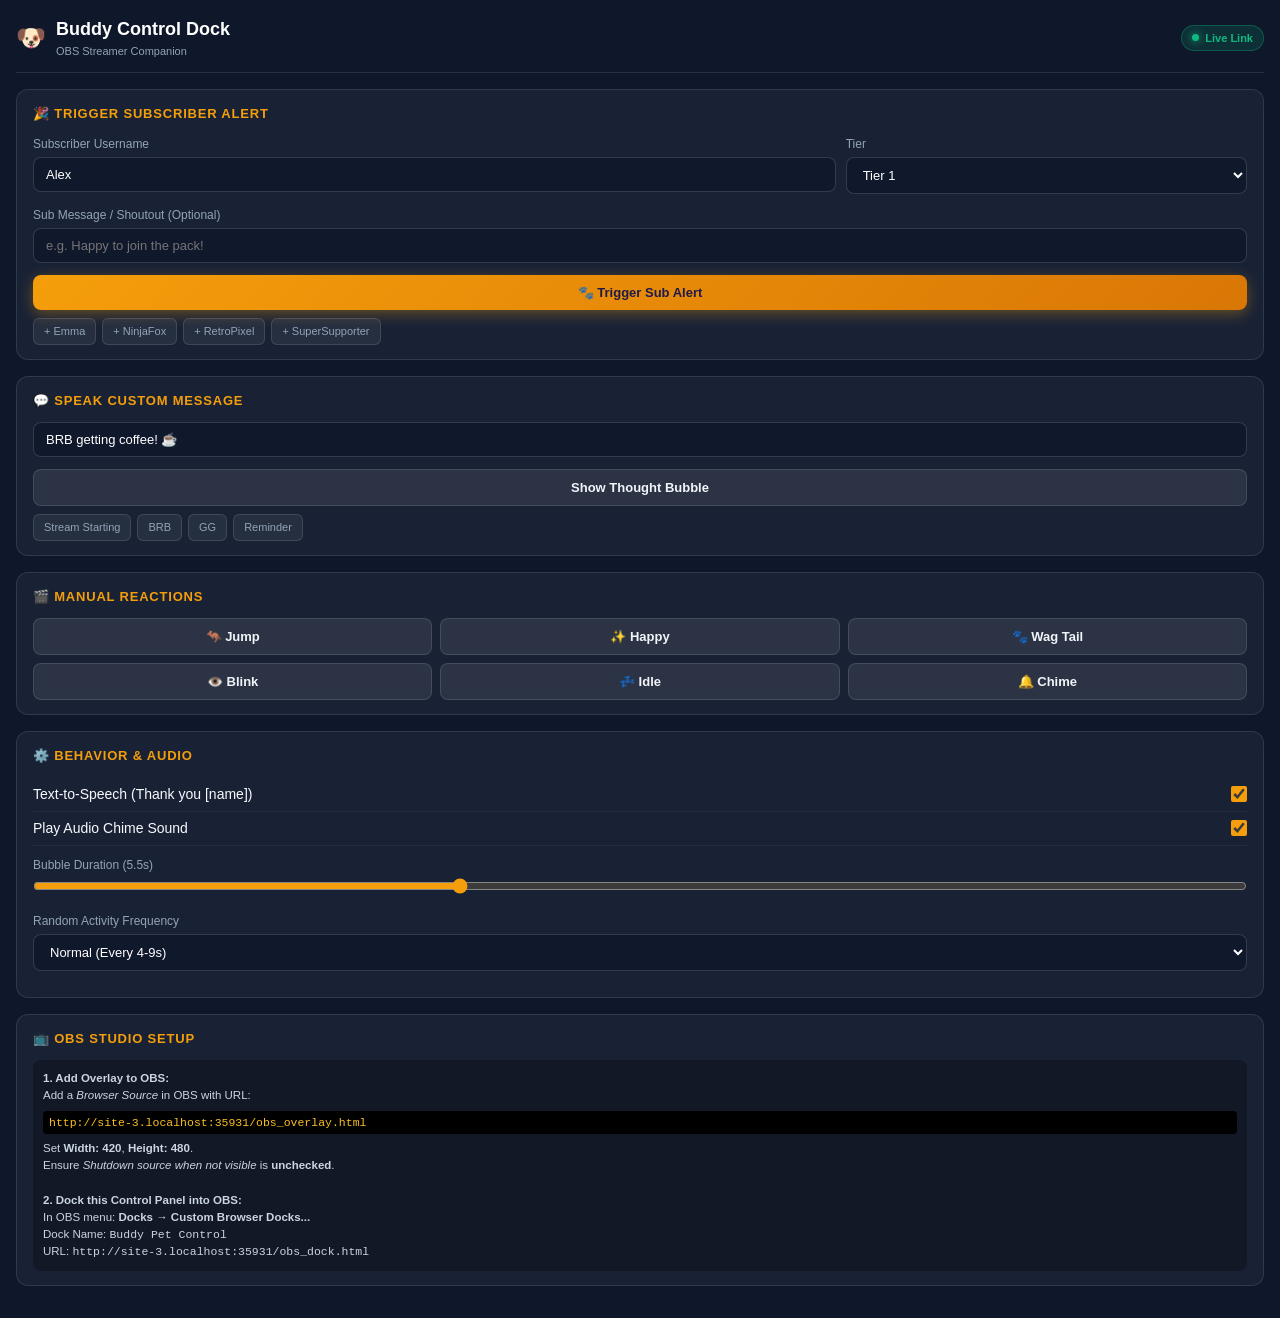
==== obs_dock.html @ 79dcec5a "first commit" ====
<!DOCTYPE html>
<html lang="en">
<head>
  <meta charset="UTF-8">
  <title>Buddy - OBS Streamer Control Dock</title>
  <meta name="viewport" content="width=device-width, initial-scale=1.0">
  <style>
    :root {
      --bg-dark: #0f172a;
      --card-bg: rgba(30, 41, 59, 0.7);
      --border-color: rgba(255, 255, 255, 0.1);
      --accent: #f59e0b;
      --accent-hover: #d97706;
      --text-main: #f8fafc;
      --text-muted: #94a3b8;
      --success: #10b981;
    }

    * {
      box-sizing: border-box;
      margin: 0;
      padding: 0;
    }

    body {
      background: var(--bg-dark);
      color: var(--text-main);
      font-family: -apple-system, BlinkMacSystemFont, 'Segoe UI', Roboto, Helvetica, Arial, sans-serif;
      padding: 16px;
      font-size: 14px;
      line-height: 1.5;
    }

    header {
      display: flex;
      align-items: center;
      justify-content: space-between;
      border-bottom: 1px solid var(--border-color);
      padding-bottom: 12px;
      margin-bottom: 16px;
    }

    .title-area {
      display: flex;
      align-items: center;
      gap: 10px;
    }

    .logo-badge {
      font-size: 24px;
    }

    h1 {
      font-size: 18px;
      font-weight: 700;
      color: #fff;
    }

    .status-pill {
      display: inline-flex;
      align-items: center;
      gap: 6px;
      background: rgba(16, 185, 129, 0.15);
      color: var(--success);
      padding: 4px 10px;
      border-radius: 999px;
      font-size: 11px;
      font-weight: 600;
      border: 1px solid rgba(16, 185, 129, 0.3);
    }

    .status-dot {
      width: 7px;
      height: 7px;
      background: var(--success);
      border-radius: 50%;
      box-shadow: 0 0 8px var(--success);
      animation: pulse-dot 2s infinite;
    }

    @keyframes pulse-dot {
      0%, 100% { opacity: 1; transform: scale(1); }
      50% { opacity: 0.4; transform: scale(0.85); }
    }

    .card {
      background: var(--card-bg);
      border: 1px solid var(--border-color);
      border-radius: 12px;
      padding: 14px 16px;
      margin-bottom: 16px;
      backdrop-filter: blur(12px);
    }

    .card-title {
      font-size: 13px;
      text-transform: uppercase;
      letter-spacing: 0.8px;
      color: var(--accent);
      font-weight: 700;
      margin-bottom: 12px;
      display: flex;
      align-items: center;
      gap: 8px;
    }

    .form-group {
      margin-bottom: 12px;
    }

    label {
      display: block;
      font-size: 12px;
      color: var(--text-muted);
      margin-bottom: 4px;
      font-weight: 500;
    }

    input[type="text"], select, textarea {
      width: 100%;
      background: rgba(15, 23, 42, 0.8);
      border: 1px solid rgba(255, 255, 255, 0.15);
      border-radius: 8px;
      padding: 9px 12px;
      color: #fff;
      font-size: 13px;
      outline: none;
      transition: border-color 0.2s;
    }

    input[type="text"]:focus, select:focus, textarea:focus {
      border-color: var(--accent);
    }

    .row-2 {
      display: grid;
      grid-template-columns: 2fr 1fr;
      gap: 10px;
    }

    .btn {
      display: inline-flex;
      align-items: center;
      justify-content: center;
      gap: 8px;
      width: 100%;
      padding: 10px 16px;
      border-radius: 8px;
      font-size: 13px;
      font-weight: 700;
      cursor: pointer;
      border: none;
      transition: all 0.2s cubic-bezier(0.16, 1, 0.3, 1);
    }

    .btn-primary {
      background: linear-gradient(135deg, #f59e0b, #d97706);
      color: #1e1b4b;
      box-shadow: 0 4px 14px rgba(245, 158, 11, 0.35);
    }

    .btn-primary:hover {
      background: linear-gradient(135deg, #fbbf24, #f59e0b);
      transform: translateY(-1px);
    }

    .btn-secondary {
      background: rgba(255, 255, 255, 0.08);
      color: #f1f5f9;
      border: 1px solid rgba(255, 255, 255, 0.12);
    }

    .btn-secondary:hover {
      background: rgba(255, 255, 255, 0.15);
    }

    .quick-chips {
      display: flex;
      flex-wrap: wrap;
      gap: 6px;
      margin-top: 8px;
    }

    .chip {
      background: rgba(255, 255, 255, 0.06);
      border: 1px solid rgba(255, 255, 255, 0.12);
      border-radius: 6px;
      padding: 4px 10px;
      font-size: 11px;
      color: var(--text-muted);
      cursor: pointer;
      transition: 0.15s;
    }

    .chip:hover {
      color: #fff;
      background: rgba(245, 158, 11, 0.2);
      border-color: var(--accent);
    }

    .btn-grid-3 {
      display: grid;
      grid-template-columns: repeat(3, 1fr);
      gap: 8px;
    }

    .btn-grid-2 {
      display: grid;
      grid-template-columns: repeat(2, 1fr);
      gap: 8px;
    }

    .toggle-row {
      display: flex;
      align-items: center;
      justify-content: space-between;
      padding: 6px 0;
      border-bottom: 1px solid rgba(255, 255, 255, 0.05);
    }

    .toggle-row:last-child {
      border-bottom: none;
    }

    input[type="checkbox"] {
      cursor: pointer;
      accent-color: var(--accent);
      width: 16px;
      height: 16px;
    }

    input[type="range"] {
      width: 100%;
      accent-color: var(--accent);
    }

    .obs-setup-box {
      background: rgba(0, 0, 0, 0.3);
      border-radius: 8px;
      padding: 10px;
      font-size: 11.5px;
      color: #cbd5e1;
    }

    .code-pill {
      background: #000;
      color: #fbbf24;
      font-family: monospace;
      padding: 3px 6px;
      border-radius: 4px;
      word-break: break-all;
      display: block;
      margin: 6px 0;
      user-select: all;
    }
  </style>
</head>
<body>

  <header>
    <div class="title-area">
      <div class="logo-badge">🐶</div>
      <div>
        <h1>Buddy Control Dock</h1>
        <div style="font-size: 11px; color: var(--text-muted);">OBS Streamer Companion</div>
      </div>
    </div>
    <div class="status-pill" id="conn-status">
      <span class="status-dot"></span> Live Link
    </div>
  </header>

  <!-- Section 1: Trigger Subscriber Alert -->
  <div class="card">
    <div class="card-title">🎉 Trigger Subscriber Alert</div>
    
    <div class="row-2">
      <div class="form-group">
        <label>Subscriber Username</label>
        <input type="text" id="sub-name" placeholder="e.g. StarGamer42" value="Alex">
      </div>
      <div class="form-group">
        <label>Tier</label>
        <select id="sub-tier">
          <option value="Tier 1">Tier 1</option>
          <option value="Tier 2">Tier 2</option>
          <option value="Tier 3">Tier 3</option>
          <option value="Prime">Prime</option>
          <option value="Gift Sub">Gift Sub</option>
        </select>
      </div>
    </div>

    <div class="form-group">
      <label>Sub Message / Shoutout (Optional)</label>
      <input type="text" id="sub-msg" placeholder="e.g. Happy to join the pack!">
    </div>

    <button class="btn btn-primary" id="btn-fire-sub">
      🐾 Trigger Sub Alert
    </button>

    <div class="quick-chips">
      <span class="chip" onclick="quickSub('Emma', 'Tier 1')">+ Emma</span>
      <span class="chip" onclick="quickSub('NinjaFox', 'Tier 2')">+ NinjaFox</span>
      <span class="chip" onclick="quickSub('RetroPixel', 'Prime')">+ RetroPixel</span>
      <span class="chip" onclick="quickSub('SuperSupporter', 'Gift Sub')">+ SuperSupporter</span>
    </div>
  </div>

  <!-- Section 2: Custom Speech / Message -->
  <div class="card">
    <div class="card-title">💬 Speak Custom Message</div>
    <div class="form-group">
      <input type="text" id="custom-bubble-text" placeholder="e.g. BRB getting coffee! ☕" value="BRB getting coffee! ☕">
    </div>
    <button class="btn btn-secondary" id="btn-say-custom">
      Show Thought Bubble
    </button>
    <div class="quick-chips" style="margin-top: 8px;">
      <span class="chip" onclick="setCustomText('Stream Starting Soon! 🎮')">Stream Starting</span>
      <span class="chip" onclick="setCustomText('BRB getting coffee! ☕')">BRB</span>
      <span class="chip" onclick="setCustomText('GG Everyone! 🏆')">GG</span>
      <span class="chip" onclick="setCustomText('Don\'t forget to follow! 💖')">Reminder</span>
    </div>
  </div>

  <!-- Section 3: Manual Reaction Triggers -->
  <div class="card">
    <div class="card-title">🎬 Manual Reactions</div>
    <div class="btn-grid-3">
      <button class="btn btn-secondary" onclick="triggerAnim('jumping', 1)">🦘 Jump</button>
      <button class="btn btn-secondary" onclick="triggerAnim('happy', 2)">✨ Happy</button>
      <button class="btn btn-secondary" onclick="triggerAnim('tail_wag', 3)">🐾 Wag Tail</button>
      <button class="btn btn-secondary" onclick="triggerAnim('blinking', 1)">👁️ Blink</button>
      <button class="btn btn-secondary" onclick="triggerAnim('idle', 1)">💤 Idle</button>
      <button class="btn btn-secondary" onclick="triggerSoundOnly()">🔔 Chime</button>
    </div>
  </div>

  <!-- Section 4: Behavior & Audio Settings -->
  <div class="card">
    <div class="card-title">⚙️ Behavior & Audio</div>

    <div class="toggle-row">
      <span>Text-to-Speech (Thank you [name])</span>
      <input type="checkbox" id="set-tts" checked>
    </div>

    <div class="toggle-row">
      <span>Play Audio Chime Sound</span>
      <input type="checkbox" id="set-sound" checked>
    </div>

    <div class="form-group" style="margin-top: 10px;">
      <label>Bubble Duration (<span id="dur-val">5.5</span>s)</label>
      <input type="range" id="set-duration" min="2000" max="12000" step="500" value="5500">
    </div>

    <div class="form-group">
      <label>Random Activity Frequency</label>
      <select id="set-freq">
        <option value="calm">Calm (Every 8-16s)</option>
        <option value="normal" selected>Normal (Every 4-9s)</option>
        <option value="hyper">Hyper / Active (Every 2-6s)</option>
        <option value="off">Off (Stay in Idle only)</option>
      </select>
    </div>
  </div>

  <!-- Section 5: OBS Browser Source Setup Guide -->
  <div class="card">
    <div class="card-title">📺 OBS Studio Setup</div>
    <div class="obs-setup-box">
      <strong>1. Add Overlay to OBS:</strong><br>
      Add a <em>Browser Source</em> in OBS with URL:
      <span class="code-pill" id="obs-url-display">http://localhost:8000/obs_overlay.html</span>
      Set <strong>Width: 420</strong>, <strong>Height: 480</strong>.<br>
      Ensure <em>Shutdown source when not visible</em> is <strong>unchecked</strong>.
      <br><br>
      <strong>2. Dock this Control Panel into OBS:</strong><br>
      In OBS menu: <strong>Docks</strong> &rarr; <strong>Custom Browser Docks...</strong><br>
      Dock Name: <code>Buddy Pet Control</code><br>
      URL: <code id="dock-url-display">http://localhost:8000/obs_dock.html</code>
    </div>
  </div>

  <script>
    // Broadcast channel for instantaneous zero-latency local communication
    let channel = null;
    try {
      channel = new BroadcastChannel('buddy_obs_channel');
    } catch (e) {
      console.warn('BroadcastChannel error:', e);
    }

    function sendCommand(cmdData) {
      // 1. Send via BroadcastChannel
      if (channel) {
        channel.postMessage(cmdData);
      }
      // 2. Fallback via LocalStorage event
      try {
        localStorage.setItem('buddy_obs_command', JSON.stringify({
          ...cmdData,
          _timestamp: Date.now()
        }));
      } catch (e) {}
    }

    // Trigger subscriber alert
    document.getElementById('btn-fire-sub').addEventListener('click', () => {
      const name = document.getElementById('sub-name').value.trim() || 'New Subscriber';
      const tier = document.getElementById('sub-tier').value;
      const message = document.getElementById('sub-msg').value.trim();

      sendCommand({
        type: 'SUBSCRIBER_ALERT',
        name: name,
        tier: tier,
        message: message
      });
    });

    function quickSub(name, tier) {
      document.getElementById('sub-name').value = name;
      document.getElementById('sub-tier').value = tier;
      document.getElementById('btn-fire-sub').click();
    }

    // Custom Thought Bubble
    document.getElementById('btn-say-custom').addEventListener('click', () => {
      const text = document.getElementById('custom-bubble-text').value.trim();
      if (!text) return;
      sendCommand({
        type: 'CUSTOM_THOUGHT',
        text: text,
        duration: parseInt(document.getElementById('set-duration').value, 10)
      });
    });

    function setCustomText(text) {
      document.getElementById('custom-bubble-text').value = text;
      document.getElementById('btn-say-custom').click();
    }

    // Manual Animation Trigger
    function triggerAnim(animName, loops) {
      sendCommand({
        type: 'TRIGGER_ANIMATION',
        animation: animName,
        loops: loops
      });
    }

    function triggerSoundOnly() {
      sendCommand({
        type: 'CUSTOM_THOUGHT',
        text: 'Woof! 🐾',
        duration: 2000
      });
    }

    // Settings sync
    function pushSettings() {
      const duration = parseInt(document.getElementById('set-duration').value, 10);
      document.getElementById('dur-val').textContent = (duration / 1000).toFixed(1);

      sendCommand({
        type: 'UPDATE_SETTINGS',
        settings: {
          enableTTS: document.getElementById('set-tts').checked,
          enableSound: document.getElementById('set-sound').checked,
          bubbleDuration: duration,
          randomFrequency: document.getElementById('set-freq').value
        }
      });
    }

    document.getElementById('set-tts').addEventListener('change', pushSettings);
    document.getElementById('set-sound').addEventListener('change', pushSettings);
    document.getElementById('set-duration').addEventListener('input', pushSettings);
    document.getElementById('set-freq').addEventListener('change', pushSettings);

    // Update URLs in helper box
    const currentLoc = window.location.href;
    const base = currentLoc.substring(0, currentLoc.lastIndexOf('/') + 1);
    if (base) {
      document.getElementById('obs-url-display').textContent = base + 'obs_overlay.html';
      document.getElementById('dock-url-display').textContent = base + 'obs_dock.html';
    }
  </script>
</body>
</html>
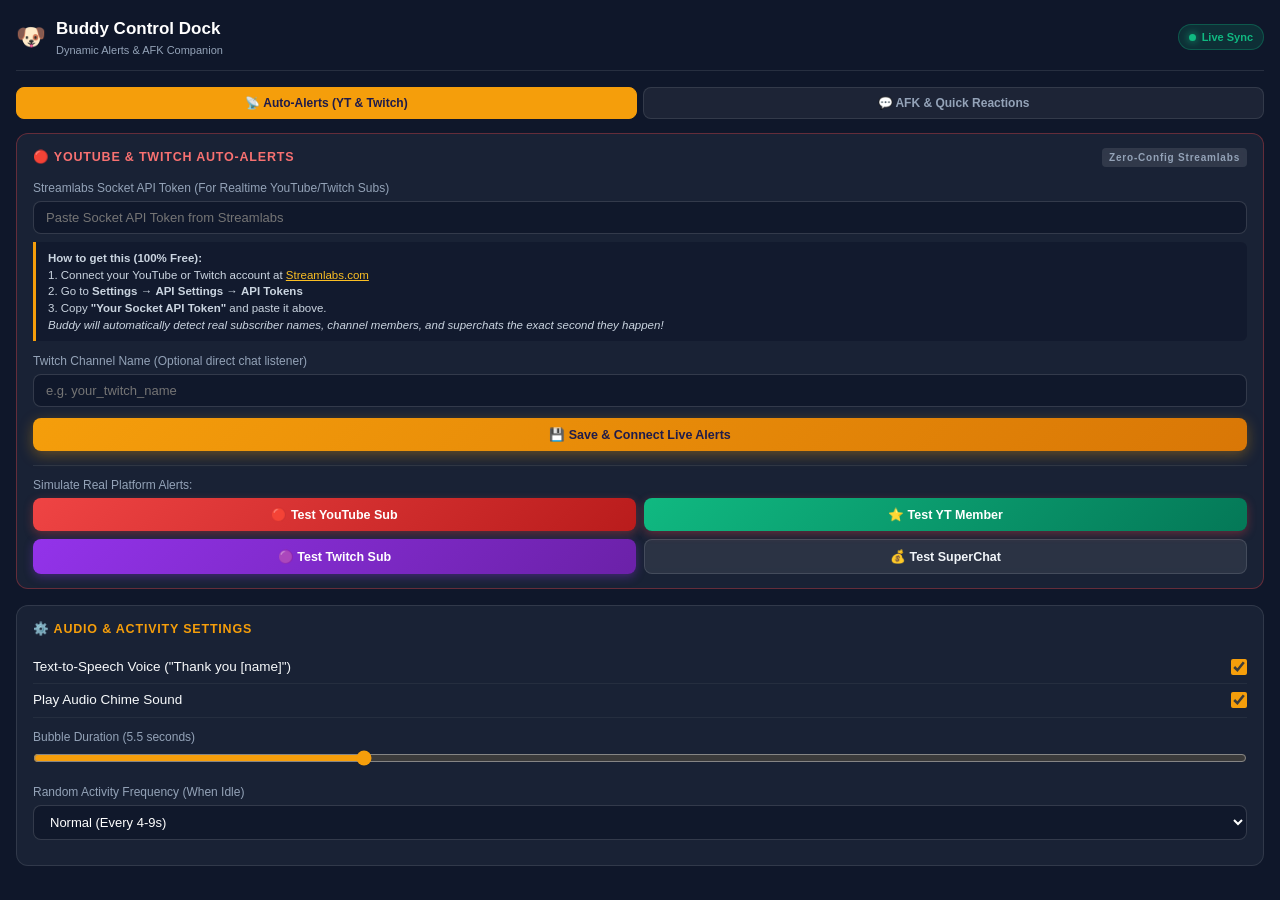
==== commit b0858a2f: "compatible with OBS includes YT and Twitch" ====
--- a/obs_dock.html
+++ b/obs_dock.html
@@ -2,7 +2,7 @@
 <html lang="en">
 <head>
   <meta charset="UTF-8">
-  <title>Buddy - OBS Streamer Control Dock</title>
+  <title>Buddy - Streamer Control Dock & Live Integrations</title>
   <meta name="viewport" content="width=device-width, initial-scale=1.0">
   <style>
     :root {
@@ -14,6 +14,8 @@
       --text-main: #f8fafc;
       --text-muted: #94a3b8;
       --success: #10b981;
+      --youtube: #ef4444;
+      --twitch: #a855f7;
     }
 
     * {
@@ -27,7 +29,7 @@
       color: var(--text-main);
       font-family: -apple-system, BlinkMacSystemFont, 'Segoe UI', Roboto, Helvetica, Arial, sans-serif;
       padding: 16px;
-      font-size: 14px;
+      font-size: 13.5px;
       line-height: 1.5;
     }
 
@@ -51,7 +53,7 @@
     }
 
     h1 {
-      font-size: 18px;
+      font-size: 17px;
       font-weight: 700;
       color: #fff;
     }
@@ -93,7 +95,7 @@
     }
 
     .card-title {
-      font-size: 13px;
+      font-size: 12.5px;
       text-transform: uppercase;
       letter-spacing: 0.8px;
       color: var(--accent);
@@ -101,11 +103,20 @@
       margin-bottom: 12px;
       display: flex;
       align-items: center;
-      gap: 8px;
+      justify-content: space-between;
+    }
+
+    .card-title .tag {
+      font-size: 10px;
+      background: rgba(255, 255, 255, 0.1);
+      padding: 2px 7px;
+      border-radius: 4px;
+      color: var(--text-muted);
+      text-transform: none;
     }
 
     .form-group {
-      margin-bottom: 12px;
+      margin-bottom: 11px;
     }
 
     label {
@@ -116,19 +127,19 @@
       font-weight: 500;
     }
 
-    input[type="text"], select, textarea {
+    input[type="text"], input[type="password"], select, textarea {
       width: 100%;
       background: rgba(15, 23, 42, 0.8);
       border: 1px solid rgba(255, 255, 255, 0.15);
       border-radius: 8px;
-      padding: 9px 12px;
+      padding: 8px 12px;
       color: #fff;
       font-size: 13px;
       outline: none;
       transition: border-color 0.2s;
     }
 
-    input[type="text"]:focus, select:focus, textarea:focus {
+    input[type="text"]:focus, input[type="password"]:focus, select:focus, textarea:focus {
       border-color: var(--accent);
     }
 
@@ -144,9 +155,9 @@
       justify-content: center;
       gap: 8px;
       width: 100%;
-      padding: 10px 16px;
+      padding: 9px 14px;
       border-radius: 8px;
-      font-size: 13px;
+      font-size: 12.5px;
       font-weight: 700;
       cursor: pointer;
       border: none;
@@ -162,6 +173,18 @@
     .btn-primary:hover {
       background: linear-gradient(135deg, #fbbf24, #f59e0b);
       transform: translateY(-1px);
+    }
+
+    .btn-youtube {
+      background: linear-gradient(135deg, #ef4444, #b91c1c);
+      color: #fff;
+      box-shadow: 0 3px 10px rgba(239, 68, 68, 0.35);
+    }
+
+    .btn-twitch {
+      background: linear-gradient(135deg, #9333ea, #6b21a8);
+      color: #fff;
+      box-shadow: 0 3px 10px rgba(147, 51, 234, 0.35);
     }
 
     .btn-secondary {
@@ -185,7 +208,7 @@
       background: rgba(255, 255, 255, 0.06);
       border: 1px solid rgba(255, 255, 255, 0.12);
       border-radius: 6px;
-      padding: 4px 10px;
+      padding: 4px 9px;
       font-size: 11px;
       color: var(--text-muted);
       cursor: pointer;
@@ -196,6 +219,16 @@
       color: #fff;
       background: rgba(245, 158, 11, 0.2);
       border-color: var(--accent);
+    }
+
+    .chip.chip-afk {
+      background: rgba(59, 130, 246, 0.15);
+      border-color: rgba(59, 130, 246, 0.3);
+      color: #93c5fd;
+    }
+    .chip.chip-afk:hover {
+      background: rgba(59, 130, 246, 0.35);
+      color: #fff;
     }
 
     .btn-grid-3 {
@@ -234,24 +267,46 @@
       accent-color: var(--accent);
     }
 
-    .obs-setup-box {
-      background: rgba(0, 0, 0, 0.3);
-      border-radius: 8px;
-      padding: 10px;
+    .info-callout {
+      background: rgba(15, 23, 42, 0.6);
+      border-left: 3px solid var(--accent);
+      padding: 8px 12px;
       font-size: 11.5px;
       color: #cbd5e1;
-    }
-
-    .code-pill {
-      background: #000;
+      border-radius: 0 6px 6px 0;
+      margin-top: 8px;
+      line-height: 1.45;
+    }
+
+    .info-callout a {
       color: #fbbf24;
-      font-family: monospace;
-      padding: 3px 6px;
-      border-radius: 4px;
-      word-break: break-all;
-      display: block;
-      margin: 6px 0;
-      user-select: all;
+      text-decoration: underline;
+    }
+
+    .tab-bar {
+      display: flex;
+      gap: 6px;
+      margin-bottom: 14px;
+    }
+
+    .tab-btn {
+      flex: 1;
+      padding: 8px 12px;
+      background: rgba(255, 255, 255, 0.06);
+      border: 1px solid rgba(255, 255, 255, 0.1);
+      border-radius: 8px;
+      color: var(--text-muted);
+      font-weight: 600;
+      font-size: 12px;
+      cursor: pointer;
+      text-align: center;
+      transition: 0.2s;
+    }
+
+    .tab-btn.active {
+      background: var(--accent);
+      color: #1e1b4b;
+      border-color: var(--accent);
     }
   </style>
 </head>
@@ -262,88 +317,144 @@
       <div class="logo-badge">🐶</div>
       <div>
         <h1>Buddy Control Dock</h1>
-        <div style="font-size: 11px; color: var(--text-muted);">OBS Streamer Companion</div>
+        <div style="font-size: 11px; color: var(--text-muted);">Dynamic Alerts &amp; AFK Companion</div>
       </div>
     </div>
     <div class="status-pill" id="conn-status">
-      <span class="status-dot"></span> Live Link
+      <span class="status-dot"></span> Live Sync
     </div>
   </header>
 
-  <!-- Section 1: Trigger Subscriber Alert -->
+  <!-- NAVIGATION SWITCHER -->
+  <div class="tab-bar">
+    <button class="tab-btn active" onclick="switchView('live-tab', this)">📡 Auto-Alerts (YT &amp; Twitch)</button>
+    <button class="tab-btn" onclick="switchView('manual-tab', this)">💬 AFK &amp; Quick Reactions</button>
+  </div>
+
+  <!-- TAB 1: AUTO LIVE INTEGRATIONS (YOUTUBE & TWITCH) -->
+  <div id="live-tab" class="view-panel">
+    <div class="card" style="border-color: rgba(239, 68, 68, 0.35);">
+      <div class="card-title" style="color: #f87171;">
+        <span>🔴 YouTube &amp; Twitch Auto-Alerts</span>
+        <span class="tag">Zero-Config Streamlabs</span>
+      </div>
+
+      <div class="form-group">
+        <label>Streamlabs Socket API Token (For Realtime YouTube/Twitch Subs)</label>
+        <input type="password" id="input-streamlabs-token" placeholder="Paste Socket API Token from Streamlabs">
+        <div class="info-callout">
+          <strong>How to get this (100% Free):</strong><br>
+          1. Connect your YouTube or Twitch account at <a href="https://streamlabs.com/dashboard#/settings/api-settings" target="_blank">Streamlabs.com</a><br>
+          2. Go to <strong>Settings</strong> &rarr; <strong>API Settings</strong> &rarr; <strong>API Tokens</strong><br>
+          3. Copy <strong>"Your Socket API Token"</strong> and paste it above.<br>
+          <em>Buddy will automatically detect real subscriber names, channel members, and superchats the exact second they happen!</em>
+        </div>
+      </div>
+
+      <div class="form-group" style="margin-top: 10px;">
+        <label>Twitch Channel Name (Optional direct chat listener)</label>
+        <input type="text" id="input-twitch-channel" placeholder="e.g. your_twitch_name">
+      </div>
+
+      <button class="btn btn-primary" id="btn-save-integrations">
+        💾 Save &amp; Connect Live Alerts
+      </button>
+
+      <div style="margin-top: 14px; border-top: 1px solid rgba(255,255,255,0.08); padding-top: 10px;">
+        <label>Simulate Real Platform Alerts:</label>
+        <div class="btn-grid-2">
+          <button class="btn btn-youtube" onclick="simulatePlatform('YouTube', 'Alex Gaming', 'Subscriber', 'Thanks for the stream!')">
+            🔴 Test YouTube Sub
+          </button>
+          <button class="btn btn-youtube" style="background: linear-gradient(135deg, #10b981, #047857);" onclick="simulatePlatform('YouTube', 'Sarah Star', 'Member', 'Joined as a channel member! ⭐')">
+            ⭐ Test YT Member
+          </button>
+          <button class="btn btn-twitch" onclick="simulatePlatform('Twitch', 'PixelMaster99', 'Tier 1', 'Subbed with Prime!')">
+            🟣 Test Twitch Sub
+          </button>
+          <button class="btn btn-secondary" onclick="simulatePlatform('YouTube', 'GamerGod', 'Super Chat', '$10.00 - Best pet ever!')">
+            💰 Test SuperChat
+          </button>
+        </div>
+      </div>
+    </div>
+  </div>
+
+  <!-- TAB 2: AFK, CUSTOM THOUGHTS & MANUAL CONTROLS -->
+  <div id="manual-tab" class="view-panel" style="display: none;">
+    <!-- Section 1: AFK & Custom Thought Bubble -->
+    <div class="card" style="border-color: rgba(59, 130, 246, 0.35);">
+      <div class="card-title" style="color: #60a5fa;">
+        <span>💬 AFK &amp; Custom Thought Bubble</span>
+        <span class="tag">Live On Stream</span>
+      </div>
+      <div class="form-group">
+        <label>Custom Message (Shows in Buddy's thought bubble)</label>
+        <input type="text" id="custom-bubble-text" placeholder="e.g. BRB getting coffee! ☕" value="BRB getting coffee! ☕">
+      </div>
+      <button class="btn btn-secondary" id="btn-say-custom" style="background: rgba(59, 130, 246, 0.25); border-color: #3b82f6;">
+        💭 Pop Thought Bubble
+      </button>
+
+      <div class="quick-chips">
+        <span class="chip chip-afk" onclick="setCustomText('BRB getting coffee! ☕')">☕ BRB Coffee</span>
+        <span class="chip chip-afk" onclick="setCustomText('Taking a quick 5 min break! 🐾')">⏱️ 5 Min Break</span>
+        <span class="chip chip-afk" onclick="setCustomText('Stream Starting Soon! 🎮')">🎮 Starting Soon</span>
+        <span class="chip chip-afk" onclick="setCustomText('Technical difficulties, back in a sec! 🛠️')">🛠️ Tech Break</span>
+        <span class="chip chip-afk" onclick="setCustomText('GG everyone! That was awesome! 🏆')">🏆 GG WP</span>
+      </div>
+    </div>
+
+    <!-- Section 2: Manual Subscriber Trigger -->
+    <div class="card">
+      <div class="card-title">
+        <span>🎉 Manual Subscriber Shoutout</span>
+      </div>
+      
+      <div class="row-2">
+        <div class="form-group">
+          <label>Username</label>
+          <input type="text" id="sub-name" placeholder="Username" value="SuperFan">
+        </div>
+        <div class="form-group">
+          <label>Platform</label>
+          <select id="sub-platform">
+            <option value="YouTube">YouTube</option>
+            <option value="Twitch">Twitch</option>
+          </select>
+        </div>
+      </div>
+
+      <div class="form-group">
+        <label>Message (Optional)</label>
+        <input type="text" id="sub-msg" placeholder="e.g. Happy to join!">
+      </div>
+
+      <button class="btn btn-primary" id="btn-fire-sub">
+        🐾 Send Manual Sub Alert
+      </button>
+    </div>
+
+    <!-- Section 3: Manual Character Reactions -->
+    <div class="card">
+      <div class="card-title">🎬 Force Character Reaction</div>
+      <div class="btn-grid-3">
+        <button class="btn btn-secondary" onclick="triggerAnim('jumping', 1)">🦘 Jump</button>
+        <button class="btn btn-secondary" onclick="triggerAnim('happy', 2)">✨ Happy</button>
+        <button class="btn btn-secondary" onclick="triggerAnim('tail_wag', 3)">🐾 Wag Tail</button>
+        <button class="btn btn-secondary" onclick="triggerAnim('blinking', 1)">👁️ Blink</button>
+        <button class="btn btn-secondary" onclick="triggerAnim('idle', 1)">💤 Idle</button>
+        <button class="btn btn-secondary" onclick="triggerBarkOnly()">🐶 Bark</button>
+      </div>
+    </div>
+  </div>
+
+  <!-- Settings & Controls (Shared across both tabs) -->
   <div class="card">
-    <div class="card-title">🎉 Trigger Subscriber Alert</div>
-    
-    <div class="row-2">
-      <div class="form-group">
-        <label>Subscriber Username</label>
-        <input type="text" id="sub-name" placeholder="e.g. StarGamer42" value="Alex">
-      </div>
-      <div class="form-group">
-        <label>Tier</label>
-        <select id="sub-tier">
-          <option value="Tier 1">Tier 1</option>
-          <option value="Tier 2">Tier 2</option>
-          <option value="Tier 3">Tier 3</option>
-          <option value="Prime">Prime</option>
-          <option value="Gift Sub">Gift Sub</option>
-        </select>
-      </div>
-    </div>
-
-    <div class="form-group">
-      <label>Sub Message / Shoutout (Optional)</label>
-      <input type="text" id="sub-msg" placeholder="e.g. Happy to join the pack!">
-    </div>
-
-    <button class="btn btn-primary" id="btn-fire-sub">
-      🐾 Trigger Sub Alert
-    </button>
-
-    <div class="quick-chips">
-      <span class="chip" onclick="quickSub('Emma', 'Tier 1')">+ Emma</span>
-      <span class="chip" onclick="quickSub('NinjaFox', 'Tier 2')">+ NinjaFox</span>
-      <span class="chip" onclick="quickSub('RetroPixel', 'Prime')">+ RetroPixel</span>
-      <span class="chip" onclick="quickSub('SuperSupporter', 'Gift Sub')">+ SuperSupporter</span>
-    </div>
-  </div>
-
-  <!-- Section 2: Custom Speech / Message -->
-  <div class="card">
-    <div class="card-title">💬 Speak Custom Message</div>
-    <div class="form-group">
-      <input type="text" id="custom-bubble-text" placeholder="e.g. BRB getting coffee! ☕" value="BRB getting coffee! ☕">
-    </div>
-    <button class="btn btn-secondary" id="btn-say-custom">
-      Show Thought Bubble
-    </button>
-    <div class="quick-chips" style="margin-top: 8px;">
-      <span class="chip" onclick="setCustomText('Stream Starting Soon! 🎮')">Stream Starting</span>
-      <span class="chip" onclick="setCustomText('BRB getting coffee! ☕')">BRB</span>
-      <span class="chip" onclick="setCustomText('GG Everyone! 🏆')">GG</span>
-      <span class="chip" onclick="setCustomText('Don\'t forget to follow! 💖')">Reminder</span>
-    </div>
-  </div>
-
-  <!-- Section 3: Manual Reaction Triggers -->
-  <div class="card">
-    <div class="card-title">🎬 Manual Reactions</div>
-    <div class="btn-grid-3">
-      <button class="btn btn-secondary" onclick="triggerAnim('jumping', 1)">🦘 Jump</button>
-      <button class="btn btn-secondary" onclick="triggerAnim('happy', 2)">✨ Happy</button>
-      <button class="btn btn-secondary" onclick="triggerAnim('tail_wag', 3)">🐾 Wag Tail</button>
-      <button class="btn btn-secondary" onclick="triggerAnim('blinking', 1)">👁️ Blink</button>
-      <button class="btn btn-secondary" onclick="triggerAnim('idle', 1)">💤 Idle</button>
-      <button class="btn btn-secondary" onclick="triggerSoundOnly()">🔔 Chime</button>
-    </div>
-  </div>
-
-  <!-- Section 4: Behavior & Audio Settings -->
-  <div class="card">
-    <div class="card-title">⚙️ Behavior & Audio</div>
+    <div class="card-title">⚙️ Audio &amp; Activity Settings</div>
 
     <div class="toggle-row">
-      <span>Text-to-Speech (Thank you [name])</span>
+      <span>Text-to-Speech Voice ("Thank you [name]")</span>
       <input type="checkbox" id="set-tts" checked>
     </div>
 
@@ -353,12 +464,12 @@
     </div>
 
     <div class="form-group" style="margin-top: 10px;">
-      <label>Bubble Duration (<span id="dur-val">5.5</span>s)</label>
-      <input type="range" id="set-duration" min="2000" max="12000" step="500" value="5500">
+      <label>Bubble Duration (<span id="dur-val">5.5</span> seconds)</label>
+      <input type="range" id="set-duration" min="2000" max="15000" step="500" value="5500">
     </div>
 
     <div class="form-group">
-      <label>Random Activity Frequency</label>
+      <label>Random Activity Frequency (When Idle)</label>
       <select id="set-freq">
         <option value="calm">Calm (Every 8-16s)</option>
         <option value="normal" selected>Normal (Every 4-9s)</option>
@@ -368,38 +479,24 @@
     </div>
   </div>
 
-  <!-- Section 5: OBS Browser Source Setup Guide -->
-  <div class="card">
-    <div class="card-title">📺 OBS Studio Setup</div>
-    <div class="obs-setup-box">
-      <strong>1. Add Overlay to OBS:</strong><br>
-      Add a <em>Browser Source</em> in OBS with URL:
-      <span class="code-pill" id="obs-url-display">http://localhost:8000/obs_overlay.html</span>
-      Set <strong>Width: 420</strong>, <strong>Height: 480</strong>.<br>
-      Ensure <em>Shutdown source when not visible</em> is <strong>unchecked</strong>.
-      <br><br>
-      <strong>2. Dock this Control Panel into OBS:</strong><br>
-      In OBS menu: <strong>Docks</strong> &rarr; <strong>Custom Browser Docks...</strong><br>
-      Dock Name: <code>Buddy Pet Control</code><br>
-      URL: <code id="dock-url-display">http://localhost:8000/obs_dock.html</code>
-    </div>
-  </div>
-
   <script>
-    // Broadcast channel for instantaneous zero-latency local communication
+    // Tab switching
+    function switchView(tabId, el) {
+      document.querySelectorAll('.view-panel').forEach(p => p.style.display = 'none');
+      document.querySelectorAll('.tab-btn').forEach(b => b.classList.remove('active'));
+      const target = document.getElementById(tabId);
+      if (target) target.style.display = 'block';
+      if (el) el.classList.add('active');
+    }
+
+    // Communication via BroadcastChannel & LocalStorage
     let channel = null;
     try {
       channel = new BroadcastChannel('buddy_obs_channel');
-    } catch (e) {
-      console.warn('BroadcastChannel error:', e);
-    }
+    } catch (e) {}
 
     function sendCommand(cmdData) {
-      // 1. Send via BroadcastChannel
-      if (channel) {
-        channel.postMessage(cmdData);
-      }
-      // 2. Fallback via LocalStorage event
+      if (channel) channel.postMessage(cmdData);
       try {
         localStorage.setItem('buddy_obs_command', JSON.stringify({
           ...cmdData,
@@ -408,27 +505,40 @@
       } catch (e) {}
     }
 
-    // Trigger subscriber alert
-    document.getElementById('btn-fire-sub').addEventListener('click', () => {
-      const name = document.getElementById('sub-name').value.trim() || 'New Subscriber';
-      const tier = document.getElementById('sub-tier').value;
-      const message = document.getElementById('sub-msg').value.trim();
-
+    // Save Live Account Tokens
+    document.getElementById('btn-save-integrations').addEventListener('click', () => {
+      const streamlabsToken = document.getElementById('input-streamlabs-token').value.trim();
+      const twitchChannel = document.getElementById('input-twitch-channel').value.trim();
+
+      const saved = {
+        streamlabsToken: streamlabsToken,
+        twitchChannel: twitchChannel
+      };
+
+      try {
+        localStorage.setItem('buddy_stream_settings', JSON.stringify(saved));
+      } catch (e) {}
+
+      sendCommand({
+        type: 'UPDATE_SETTINGS',
+        settings: saved
+      });
+
+      alert('✅ Settings saved! If your overlay is open in OBS, it will connect immediately.');
+    });
+
+    // Simulate Platform Alerts
+    function simulatePlatform(platform, name, tier, message) {
       sendCommand({
         type: 'SUBSCRIBER_ALERT',
         name: name,
+        platform: platform,
         tier: tier,
         message: message
       });
-    });
-
-    function quickSub(name, tier) {
-      document.getElementById('sub-name').value = name;
-      document.getElementById('sub-tier').value = tier;
-      document.getElementById('btn-fire-sub').click();
-    }
-
-    // Custom Thought Bubble
+    }
+
+    // Custom Thought Bubble (AFK messages)
     document.getElementById('btn-say-custom').addEventListener('click', () => {
       const text = document.getElementById('custom-bubble-text').value.trim();
       if (!text) return;
@@ -441,10 +551,29 @@
 
     function setCustomText(text) {
       document.getElementById('custom-bubble-text').value = text;
-      document.getElementById('btn-say-custom').click();
-    }
-
-    // Manual Animation Trigger
+      sendCommand({
+        type: 'CUSTOM_THOUGHT',
+        text: text,
+        duration: parseInt(document.getElementById('set-duration').value, 10)
+      });
+    }
+
+    // Manual Sub Alert
+    document.getElementById('btn-fire-sub').addEventListener('click', () => {
+      const name = document.getElementById('sub-name').value.trim() || 'New Subscriber';
+      const platform = document.getElementById('sub-platform').value;
+      const message = document.getElementById('sub-msg').value.trim();
+
+      sendCommand({
+        type: 'SUBSCRIBER_ALERT',
+        name: name,
+        platform: platform,
+        tier: 'Subscriber',
+        message: message
+      });
+    });
+
+    // Manual Animations
     function triggerAnim(animName, loops) {
       sendCommand({
         type: 'TRIGGER_ANIMATION',
@@ -453,15 +582,15 @@
       });
     }
 
-    function triggerSoundOnly() {
+    function triggerBarkOnly() {
       sendCommand({
         type: 'CUSTOM_THOUGHT',
         text: 'Woof! 🐾',
-        duration: 2000
-      });
-    }
-
-    // Settings sync
+        duration: 2500
+      });
+    }
+
+    // Settings Sync
     function pushSettings() {
       const duration = parseInt(document.getElementById('set-duration').value, 10);
       document.getElementById('dur-val').textContent = (duration / 1000).toFixed(1);
@@ -482,13 +611,17 @@
     document.getElementById('set-duration').addEventListener('input', pushSettings);
     document.getElementById('set-freq').addEventListener('change', pushSettings);
 
-    // Update URLs in helper box
-    const currentLoc = window.location.href;
-    const base = currentLoc.substring(0, currentLoc.lastIndexOf('/') + 1);
-    if (base) {
-      document.getElementById('obs-url-display').textContent = base + 'obs_overlay.html';
-      document.getElementById('dock-url-display').textContent = base + 'obs_dock.html';
-    }
+    // Load saved settings on startup
+    window.addEventListener('DOMContentLoaded', () => {
+      try {
+        const saved = localStorage.getItem('buddy_stream_settings');
+        if (saved) {
+          const parsed = JSON.parse(saved);
+          if (parsed.streamlabsToken) document.getElementById('input-streamlabs-token').value = parsed.streamlabsToken;
+          if (parsed.twitchChannel) document.getElementById('input-twitch-channel').value = parsed.twitchChannel;
+        }
+      } catch (e) {}
+    });
   </script>
 </body>
 </html>
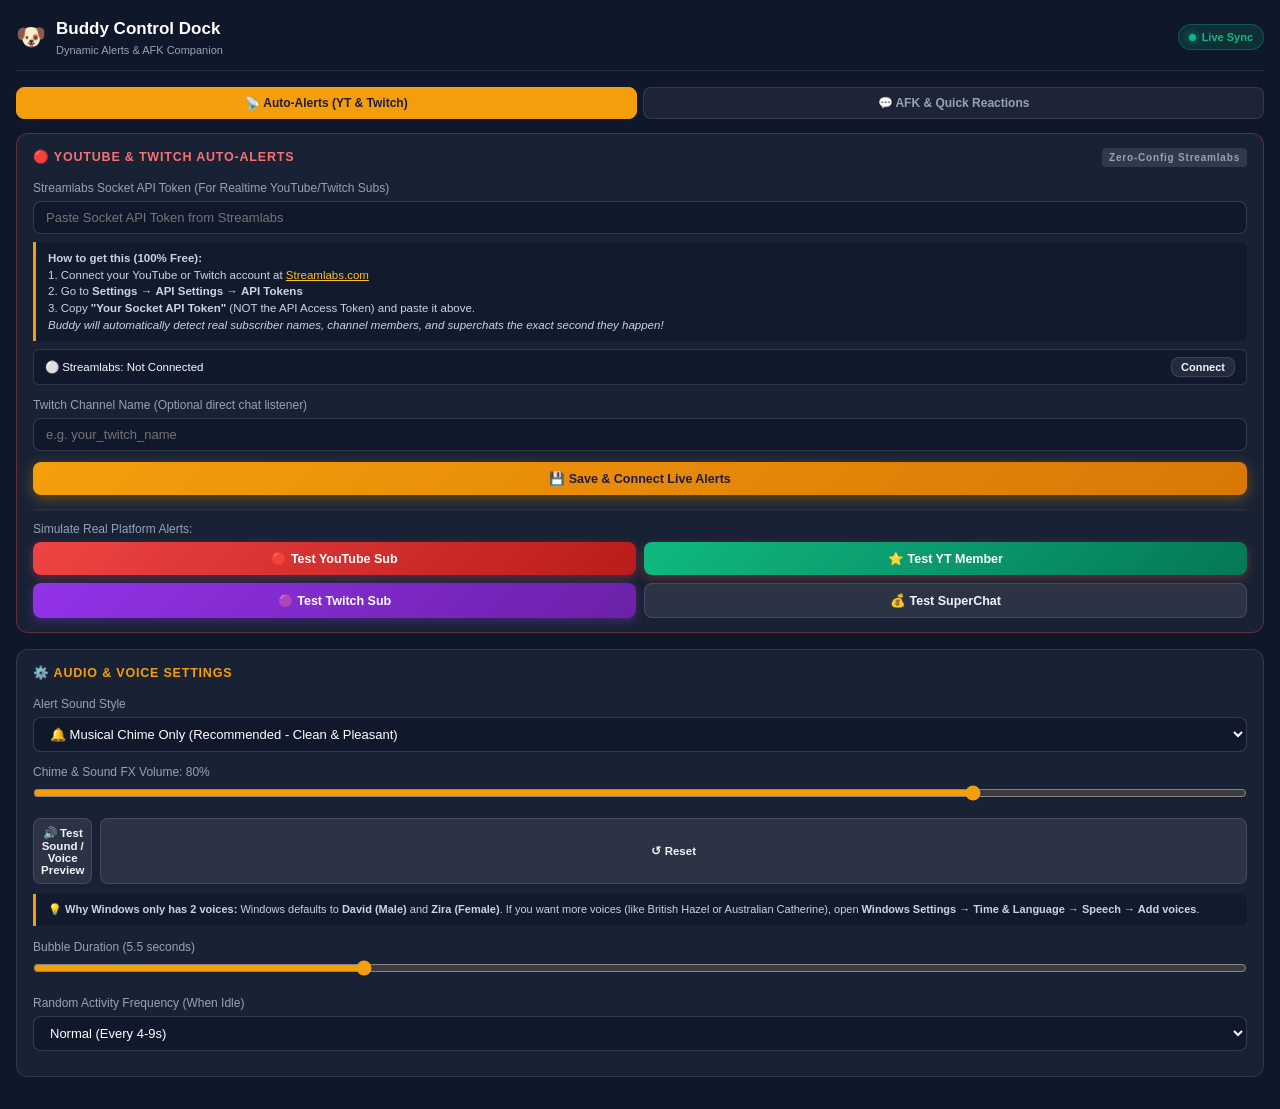
==== commit f644acf3: "added main features" ====
--- a/obs_dock.html
+++ b/obs_dock.html
@@ -4,6 +4,7 @@
   <meta charset="UTF-8">
   <title>Buddy - Streamer Control Dock & Live Integrations</title>
   <meta name="viewport" content="width=device-width, initial-scale=1.0">
+  <script src="socket.io.js"></script>
   <style>
     :root {
       --bg-dark: #0f172a;
@@ -146,6 +147,12 @@
     .row-2 {
       display: grid;
       grid-template-columns: 2fr 1fr;
+      gap: 10px;
+    }
+
+    .row-equal {
+      display: grid;
+      grid-template-columns: 1fr 1fr;
       gap: 10px;
     }
 
@@ -346,8 +353,12 @@
           <strong>How to get this (100% Free):</strong><br>
           1. Connect your YouTube or Twitch account at <a href="https://streamlabs.com/dashboard#/settings/api-settings" target="_blank">Streamlabs.com</a><br>
           2. Go to <strong>Settings</strong> &rarr; <strong>API Settings</strong> &rarr; <strong>API Tokens</strong><br>
-          3. Copy <strong>"Your Socket API Token"</strong> and paste it above.<br>
+          3. Copy <strong>"Your Socket API Token"</strong> (NOT the API Access Token) and paste it above.<br>
           <em>Buddy will automatically detect real subscriber names, channel members, and superchats the exact second they happen!</em>
+        </div>
+        <div id="sl-status-box" style="margin-top: 8px; padding: 7px 11px; border-radius: 6px; font-size: 11.5px; display: flex; align-items: center; justify-content: space-between; background: rgba(15, 23, 42, 0.7); border: 1px solid rgba(255,255,255,0.12);">
+          <span id="sl-status-text">⚪ Streamlabs: Not Connected</span>
+          <button class="btn btn-secondary" id="btn-reconnect-sl" type="button" style="width: auto; padding: 3px 9px; font-size: 11px;">Connect</button>
         </div>
       </div>
 
@@ -405,16 +416,33 @@
       </div>
     </div>
 
-    <!-- Section 2: Manual Subscriber Trigger -->
+    <!-- Section 2: Manual Alert Tester -->
     <div class="card">
       <div class="card-title">
-        <span>🎉 Manual Subscriber Shoutout</span>
+        <span>🎉 Manual Alert Tester (Super Chat, Member, Sub)</span>
       </div>
       
-      <div class="row-2">
+      <div class="row-equal">
         <div class="form-group">
-          <label>Username</label>
-          <input type="text" id="sub-name" placeholder="Username" value="SuperFan">
+          <label>Viewer Name</label>
+          <input type="text" id="sub-name" placeholder="Username" value="SuperFan99">
+        </div>
+        <div class="form-group">
+          <label>Alert Type</label>
+          <select id="sub-type">
+            <option value="superchat" selected>💰 YouTube Super Chat</option>
+            <option value="member">⭐ YouTube Member</option>
+            <option value="subscriber">🔴 YouTube Subscriber</option>
+            <option value="twitch_sub">🟣 Twitch Subscriber</option>
+            <option value="twitch_cheer">💎 Twitch Cheer</option>
+          </select>
+        </div>
+      </div>
+
+      <div class="row-equal" id="amount-row">
+        <div class="form-group">
+          <label>Amount (For Super Chat / Cheer)</label>
+          <input type="text" id="sub-amount" placeholder="e.g. $20.00" value="$20.00">
         </div>
         <div class="form-group">
           <label>Platform</label>
@@ -426,12 +454,12 @@
       </div>
 
       <div class="form-group">
-        <label>Message (Optional)</label>
-        <input type="text" id="sub-msg" placeholder="e.g. Happy to join!">
+        <label>Message (Comment shown in Thought Bubble)</label>
+        <input type="text" id="sub-msg" placeholder="e.g. Keep up the awesome streams! 🔥" value="Keep up the awesome streams! 🔥">
       </div>
 
       <button class="btn btn-primary" id="btn-fire-sub">
-        🐾 Send Manual Sub Alert
+        🐾 Send Custom Alert to Buddy
       </button>
     </div>
 
@@ -451,19 +479,67 @@
 
   <!-- Settings & Controls (Shared across both tabs) -->
   <div class="card">
-    <div class="card-title">⚙️ Audio &amp; Activity Settings</div>
-
-    <div class="toggle-row">
-      <span>Text-to-Speech Voice ("Thank you [name]")</span>
-      <input type="checkbox" id="set-tts" checked>
-    </div>
-
-    <div class="toggle-row">
-      <span>Play Audio Chime Sound</span>
-      <input type="checkbox" id="set-sound" checked>
-    </div>
-
-    <div class="form-group" style="margin-top: 10px;">
+    <div class="card-title">⚙️ Audio &amp; Voice Settings</div>
+
+    <div class="form-group" style="margin-top: 6px;">
+      <label>Alert Sound Style</label>
+      <select id="set-sound-mode">
+        <option value="chime" selected>🔔 Musical Chime Only (Recommended - Clean &amp; Pleasant)</option>
+        <option value="bark">🐶 Playful Puppy Bark + Chime</option>
+        <option value="voice_female">🌸 Female Voice (Microsoft Zira) + Chime</option>
+        <option value="voice_male">🎙️ Male Voice (Microsoft David) + Chime</option>
+        <option value="both">⚙️ Custom Voice + Chime</option>
+        <option value="mute">🔇 Mute All Audio (Silent)</option>
+      </select>
+    </div>
+
+    <!-- Specific Installed System Voice Dropdown (Shown when Custom Voice is selected) -->
+    <div class="form-group" id="group-system-voice" style="display: none;">
+      <label>Installed System Voice</label>
+      <select id="set-system-voice">
+        <option value="">Default (Auto Detect)</option>
+      </select>
+    </div>
+
+    <!-- Voice Pitch & Rate Sliders (Visible when a voice mode is active) -->
+    <div id="voice-controls-panel" style="display: none;">
+      <div class="row-equal">
+        <div class="form-group">
+          <label>Voice Pitch: <span id="pitch-val">1.15</span>x</label>
+          <input type="range" id="set-pitch" min="0.6" max="1.8" step="0.05" value="1.15">
+        </div>
+        <div class="form-group">
+          <label>Voice Speed: <span id="rate-val">1.05</span>x</label>
+          <input type="range" id="set-rate" min="0.7" max="1.5" step="0.05" value="1.05">
+        </div>
+      </div>
+      <div class="form-group">
+        <label>Voice Volume: <span id="tts-vol-val">90</span>%</label>
+        <input type="range" id="set-tts-vol" min="10" max="100" step="5" value="90">
+      </div>
+    </div>
+
+    <!-- Volumes -->
+    <div class="form-group">
+      <label>Chime &amp; Sound FX Volume: <span id="sound-vol-val">80</span>%</label>
+      <input type="range" id="set-sound-vol" min="10" max="100" step="5" value="80">
+    </div>
+
+    <!-- Test Audio Button -->
+    <div style="display: flex; gap: 8px; margin-top: 4px; margin-bottom: 10px;">
+      <button class="btn btn-secondary" id="btn-test-voice" style="flex: 1; padding: 7px; font-size: 11.5px;">
+        🔊 Test Sound / Voice Preview
+      </button>
+      <button class="btn btn-secondary" id="btn-reset-voice" style="padding: 7px 12px; font-size: 11.5px;" title="Reset Audio to Default Chime">
+        ↺ Reset
+      </button>
+    </div>
+
+    <div class="info-callout" style="font-size: 11px; margin-bottom: 12px; margin-top: 0;">
+      💡 <b>Why Windows only has 2 voices:</b> Windows defaults to <b>David (Male)</b> and <b>Zira (Female)</b>. If you want more voices (like British Hazel or Australian Catherine), open <b>Windows Settings → Time &amp; Language → Speech → Add voices</b>.
+    </div>
+
+    <div class="form-group">
       <label>Bubble Duration (<span id="dur-val">5.5</span> seconds)</label>
       <input type="range" id="set-duration" min="2000" max="15000" step="500" value="5500">
     </div>
@@ -489,31 +565,180 @@
       if (el) el.classList.add('active');
     }
 
-    // Communication via BroadcastChannel & LocalStorage
+    // Communication via BroadcastChannel & LocalStorage with unique message deduplication
     let channel = null;
     try {
       channel = new BroadcastChannel('buddy_obs_channel');
     } catch (e) {}
 
     function sendCommand(cmdData) {
-      if (channel) channel.postMessage(cmdData);
+      const payload = {
+        ...cmdData,
+        _id: 'cmd_' + Date.now() + '_' + Math.random().toString(36).substr(2, 7),
+        _timestamp: Date.now()
+      };
+      if (channel) channel.postMessage(payload);
       try {
-        localStorage.setItem('buddy_obs_command', JSON.stringify({
-          ...cmdData,
-          _timestamp: Date.now()
-        }));
+        localStorage.setItem('buddy_obs_command', JSON.stringify(payload));
       } catch (e) {}
     }
+
+    // Audio Preview Synthesizer (Chime + Dog Bark for Dock Testing)
+    let dockAudioCtx = null;
+    function playDockChime(vol = 0.8) {
+      try {
+        const AudioCtx = window.AudioContext || window.webkitAudioContext;
+        if (!dockAudioCtx) dockAudioCtx = new AudioCtx();
+        if (dockAudioCtx.state === 'suspended') dockAudioCtx.resume();
+
+        const now = dockAudioCtx.currentTime;
+        const notes = [659.25, 830.61, 987.77, 1318.51];
+        notes.forEach((freq, idx) => {
+          const osc = dockAudioCtx.createOscillator();
+          const gain = dockAudioCtx.createGain();
+          osc.type = 'triangle';
+          osc.frequency.setValueAtTime(freq, now + idx * 0.1);
+
+          gain.gain.setValueAtTime(0, now + idx * 0.1);
+          gain.gain.linearRampToValueAtTime(0.25 * vol, now + idx * 0.1 + 0.02);
+          gain.gain.exponentialRampToValueAtTime(0.001, now + idx * 0.1 + 0.35);
+
+          osc.connect(gain);
+          gain.connect(dockAudioCtx.destination);
+
+          osc.start(now + idx * 0.1);
+          osc.stop(now + idx * 0.1 + 0.4);
+        });
+      } catch (e) {}
+    }
+
+    function playDockBark(vol = 0.8) {
+      try {
+        const AudioCtx = window.AudioContext || window.webkitAudioContext;
+        if (!dockAudioCtx) dockAudioCtx = new AudioCtx();
+        if (dockAudioCtx.state === 'suspended') dockAudioCtx.resume();
+
+        const now = dockAudioCtx.currentTime;
+        [0, 0.15].forEach(offset => {
+          const osc = dockAudioCtx.createOscillator();
+          const gain = dockAudioCtx.createGain();
+          const filter = dockAudioCtx.createBiquadFilter();
+
+          osc.type = 'sawtooth';
+          filter.type = 'bandpass';
+          filter.frequency.setValueAtTime(650, now + offset);
+          filter.Q.setValueAtTime(2.5, now + offset);
+
+          osc.frequency.setValueAtTime(520, now + offset);
+          osc.frequency.exponentialRampToValueAtTime(220, now + offset + 0.11);
+
+          gain.gain.setValueAtTime(0, now + offset);
+          gain.gain.linearRampToValueAtTime(0.28 * vol, now + offset + 0.015);
+          gain.gain.exponentialRampToValueAtTime(0.001, now + offset + 0.12);
+
+          osc.connect(filter);
+          filter.connect(gain);
+          gain.connect(dockAudioCtx.destination);
+
+          osc.start(now + offset);
+          osc.stop(now + offset + 0.13);
+        });
+      } catch (e) {}
+    }
+
+    // Populate System Voices
+    let dockVoices = [];
+    function populateVoices() {
+      if (!('speechSynthesis' in window)) return;
+      dockVoices = window.speechSynthesis.getVoices() || [];
+      const sel = document.getElementById('set-system-voice');
+      const currentVal = sel.value;
+      sel.innerHTML = '<option value="">Default (Auto Detect)</option>';
+      dockVoices.forEach(v => {
+        const opt = document.createElement('option');
+        opt.value = v.name;
+        opt.textContent = `${v.name} (${v.lang})`;
+        sel.appendChild(opt);
+      });
+      if (currentVal) sel.value = currentVal;
+    }
+    if ('speechSynthesis' in window) {
+      populateVoices();
+      window.speechSynthesis.onvoiceschanged = populateVoices;
+    }
+
+    // Streamlabs Live Socket in Dock
+    let dockStreamlabsSocket = null;
+    function connectDockStreamlabs(token) {
+      const statusText = document.getElementById('sl-status-text');
+      const box = document.getElementById('sl-status-box');
+      if (!token) {
+        if (statusText) statusText.innerHTML = '⚪ Streamlabs: No token entered yet';
+        return;
+      }
+      token = token.trim();
+      if (typeof io === 'undefined') {
+        if (statusText) statusText.innerHTML = '🟡 Streamlabs: Loading socket engine...';
+        return;
+      }
+
+      try {
+        if (dockStreamlabsSocket) dockStreamlabsSocket.disconnect();
+        if (statusText) statusText.innerHTML = '🟡 Streamlabs: Connecting to WebSocket...';
+
+        dockStreamlabsSocket = io(`https://sockets.streamlabs.com?token=${token}`, {
+          transports: ['websocket'],
+          reconnection: true,
+          reconnectionDelay: 1000
+        });
+
+        dockStreamlabsSocket.on('connect', () => {
+          if (statusText) statusText.innerHTML = '🟢 <b>Streamlabs Connected!</b> Ready for YouTube &amp; Twitch alerts';
+          if (box) box.style.borderColor = 'rgba(16, 185, 129, 0.5)';
+        });
+
+        dockStreamlabsSocket.on('connect_error', (err) => {
+          if (statusText) statusText.innerHTML = '🔴 <b>Connection Error:</b> Check that your Socket Token is valid';
+          if (box) box.style.borderColor = 'rgba(239, 68, 68, 0.5)';
+        });
+
+        dockStreamlabsSocket.on('event', (eventData) => {
+          if (!eventData || !eventData.type) return;
+          const msg = (eventData.message && eventData.message[0]) ? eventData.message[0] : (eventData.message || {});
+          const subName = msg.name || msg.username || msg.from || 'Subscriber';
+          const isYouTube = eventData.for === 'youtube_account' || msg.for === 'youtube_account';
+
+          const type = (eventData.type || '').toLowerCase();
+
+          let alertLabel = 'Subscriber';
+          if (type === 'superchat' || type === 'super_chat') alertLabel = 'Super Chat';
+          else if (type === 'subscription' || type === 'sponsor' || type === 'membership') alertLabel = isYouTube ? 'Member' : 'Subscriber';
+
+          if (statusText) {
+            statusText.innerHTML = `🎉 <b>Alert Received!</b> ${subName} (${isYouTube ? 'YouTube ' + alertLabel : alertLabel})`;
+            setTimeout(() => {
+              if (statusText) statusText.innerHTML = '🟢 <b>Streamlabs Connected!</b> Ready for YouTube &amp; Twitch alerts';
+            }, 6000);
+          }
+        });
+      } catch (err) {
+        if (statusText) statusText.innerHTML = '🔴 Error creating socket connection';
+      }
+    }
+
+    document.getElementById('btn-reconnect-sl').addEventListener('click', () => {
+      const token = document.getElementById('input-streamlabs-token').value.trim();
+      connectDockStreamlabs(token);
+    });
 
     // Save Live Account Tokens
     document.getElementById('btn-save-integrations').addEventListener('click', () => {
       const streamlabsToken = document.getElementById('input-streamlabs-token').value.trim();
       const twitchChannel = document.getElementById('input-twitch-channel').value.trim();
 
-      const saved = {
-        streamlabsToken: streamlabsToken,
-        twitchChannel: twitchChannel
-      };
+      const saved = getSettingsObject();
+      saved.streamlabsToken = streamlabsToken;
+      saved.twitchChannel = twitchChannel;
 
       try {
         localStorage.setItem('buddy_stream_settings', JSON.stringify(saved));
@@ -524,7 +749,8 @@
         settings: saved
       });
 
-      alert('✅ Settings saved! If your overlay is open in OBS, it will connect immediately.');
+      connectDockStreamlabs(streamlabsToken);
+      alert('✅ Settings saved! Connecting to Streamlabs live alerts.');
     });
 
     // Simulate Platform Alerts
@@ -558,17 +784,38 @@
       });
     }
 
-    // Manual Sub Alert
+    // Manual Alert Tester
     document.getElementById('btn-fire-sub').addEventListener('click', () => {
-      const name = document.getElementById('sub-name').value.trim() || 'New Subscriber';
-      const platform = document.getElementById('sub-platform').value;
+      const name = document.getElementById('sub-name').value.trim() || 'SuperFan99';
+      const alertType = document.getElementById('sub-type').value;
+      const amount = document.getElementById('sub-amount').value.trim();
       const message = document.getElementById('sub-msg').value.trim();
+      let platform = document.getElementById('sub-platform').value;
+      let tier = 'Super Chat';
+
+      if (alertType === 'superchat') {
+        platform = 'YouTube';
+        tier = 'Super Chat';
+      } else if (alertType === 'member') {
+        platform = 'YouTube';
+        tier = 'Member';
+      } else if (alertType === 'subscriber') {
+        platform = 'YouTube';
+        tier = 'Subscriber';
+      } else if (alertType === 'twitch_sub') {
+        platform = 'Twitch';
+        tier = 'Subscriber';
+      } else if (alertType === 'twitch_cheer') {
+        platform = 'Twitch';
+        tier = 'Cheer';
+      }
 
       sendCommand({
         type: 'SUBSCRIBER_ALERT',
         name: name,
         platform: platform,
-        tier: 'Subscriber',
+        tier: tier,
+        amount: amount,
         message: message
       });
     });
@@ -590,24 +837,152 @@
       });
     }
 
+    // Sound Mode & Voice visibility toggle
+    function updateAudioPanelsVisibility() {
+      const mode = document.getElementById('set-sound-mode').value;
+      const voicePanel = document.getElementById('voice-controls-panel');
+      const sysVoiceGroup = document.getElementById('group-system-voice');
+
+      if (mode === 'voice_female' || mode === 'voice_male' || mode === 'both') {
+        voicePanel.style.display = 'block';
+        if (mode === 'both') {
+          sysVoiceGroup.style.display = 'block';
+        } else {
+          sysVoiceGroup.style.display = 'none';
+        }
+      } else {
+        voicePanel.style.display = 'none';
+        sysVoiceGroup.style.display = 'none';
+      }
+    }
+
+    document.getElementById('set-sound-mode').addEventListener('change', () => {
+      updateAudioPanelsVisibility();
+      pushSettings();
+    });
+
+    function getSettingsObject() {
+      const duration = parseInt(document.getElementById('set-duration').value, 10);
+      const pitch = parseFloat(document.getElementById('set-pitch').value);
+      const rate = parseFloat(document.getElementById('set-rate').value);
+      const ttsVol = parseInt(document.getElementById('set-tts-vol').value, 10) / 100;
+      const soundVol = parseInt(document.getElementById('set-sound-vol').value, 10) / 100;
+      const soundMode = document.getElementById('set-sound-mode').value;
+      const voiceName = document.getElementById('set-system-voice').value;
+
+      let variant = 'female';
+      if (soundMode === 'voice_male') variant = 'male';
+      else if (soundMode === 'voice_female') variant = 'female';
+      else if (soundMode === 'both') variant = 'custom';
+
+      return {
+        soundMode: soundMode,
+        enableTTS: soundMode.startsWith('voice') || soundMode === 'both',
+        enableSound: soundMode !== 'mute',
+        voiceVariant: variant,
+        voiceName: voiceName,
+        ttsPitch: pitch,
+        ttsRate: rate,
+        ttsVolume: ttsVol,
+        soundVolume: soundVol,
+        bubbleDuration: duration,
+        randomFrequency: document.getElementById('set-freq').value
+      };
+    }
+
     // Settings Sync
     function pushSettings() {
-      const duration = parseInt(document.getElementById('set-duration').value, 10);
-      document.getElementById('dur-val').textContent = (duration / 1000).toFixed(1);
+      const settings = getSettingsObject();
+
+      document.getElementById('dur-val').textContent = (settings.bubbleDuration / 1000).toFixed(1);
+      document.getElementById('pitch-val').textContent = settings.ttsPitch.toFixed(2);
+      document.getElementById('rate-val').textContent = settings.ttsRate.toFixed(2);
+      document.getElementById('tts-vol-val').textContent = Math.round(settings.ttsVolume * 100);
+      document.getElementById('sound-vol-val').textContent = Math.round(settings.soundVolume * 100);
+
+      // Persist to localStorage
+      try {
+        const existing = JSON.parse(localStorage.getItem('buddy_stream_settings') || '{}');
+        localStorage.setItem('buddy_stream_settings', JSON.stringify({ ...existing, ...settings }));
+      } catch (e) {}
 
       sendCommand({
         type: 'UPDATE_SETTINGS',
-        settings: {
-          enableTTS: document.getElementById('set-tts').checked,
-          enableSound: document.getElementById('set-sound').checked,
-          bubbleDuration: duration,
-          randomFrequency: document.getElementById('set-freq').value
+        settings: settings
+      });
+    }
+
+    // Test Sound Preview in Dock
+    document.getElementById('btn-test-voice').addEventListener('click', () => {
+      const settings = getSettingsObject();
+      const soundVol = settings.soundVolume;
+
+      if (settings.soundMode === 'mute') {
+        alert('🔇 Sound is currently set to Mute.');
+        return;
+      }
+
+      if (settings.soundMode === 'chime') {
+        playDockChime(soundVol);
+        return;
+      }
+
+      if (settings.soundMode === 'bark') {
+        playDockBark(soundVol);
+        setTimeout(() => playDockChime(soundVol), 180);
+        return;
+      }
+
+      // Voice modes
+      playDockChime(soundVol);
+
+      if ('speechSynthesis' in window) {
+        window.speechSynthesis.cancel();
+        const utterance = new SpeechSynthesisUtterance("Thank you, Alex! Welcome to the pack!");
+        utterance.volume = settings.ttsVolume;
+        utterance.pitch = settings.ttsPitch;
+        utterance.rate = settings.ttsRate;
+
+        if (dockVoices.length === 0) populateVoices();
+
+        let chosen = null;
+        if (settings.soundMode === 'both' && settings.voiceName) {
+          chosen = dockVoices.find(v => v.name === settings.voiceName);
         }
-      });
-    }
-
-    document.getElementById('set-tts').addEventListener('change', pushSettings);
-    document.getElementById('set-sound').addEventListener('change', pushSettings);
+        if (!chosen) {
+          if (settings.soundMode === 'voice_male') {
+            chosen = dockVoices.find(v => v.lang.startsWith('en') && /david|mark|george|guy/i.test(v.name));
+          } else {
+            chosen = dockVoices.find(v => v.lang.startsWith('en') && /zira|jenny|samantha|hazel|google|natural|aria/i.test(v.name));
+          }
+        }
+        if (!chosen) {
+          chosen = dockVoices.find(v => v.lang.startsWith('en')) || dockVoices[0];
+        }
+        if (chosen) utterance.voice = chosen;
+
+        window.speechSynthesis.speak(utterance);
+      }
+    });
+
+    // Reset Audio to default pleasant Chime
+    document.getElementById('btn-reset-voice').addEventListener('click', () => {
+      document.getElementById('set-sound-mode').value = 'chime';
+      document.getElementById('group-system-voice').style.display = 'none';
+      document.getElementById('set-system-voice').value = '';
+      document.getElementById('set-pitch').value = 1.15;
+      document.getElementById('set-rate').value = 1.05;
+      document.getElementById('set-tts-vol').value = 90;
+      document.getElementById('set-sound-vol').value = 80;
+      updateAudioPanelsVisibility();
+      pushSettings();
+    });
+
+    document.getElementById('set-pitch').addEventListener('input', pushSettings);
+    document.getElementById('set-rate').addEventListener('input', pushSettings);
+    document.getElementById('set-tts-vol').addEventListener('input', pushSettings);
+    document.getElementById('set-sound-vol').addEventListener('input', pushSettings);
+    document.getElementById('set-system-voice').addEventListener('change', pushSettings);
     document.getElementById('set-duration').addEventListener('input', pushSettings);
     document.getElementById('set-freq').addEventListener('change', pushSettings);
 
@@ -617,8 +992,44 @@
         const saved = localStorage.getItem('buddy_stream_settings');
         if (saved) {
           const parsed = JSON.parse(saved);
-          if (parsed.streamlabsToken) document.getElementById('input-streamlabs-token').value = parsed.streamlabsToken;
+          if (parsed.streamlabsToken) {
+            document.getElementById('input-streamlabs-token').value = parsed.streamlabsToken;
+            connectDockStreamlabs(parsed.streamlabsToken);
+          }
           if (parsed.twitchChannel) document.getElementById('input-twitch-channel').value = parsed.twitchChannel;
+
+          if (parsed.soundMode) {
+            document.getElementById('set-sound-mode').value = parsed.soundMode;
+          } else if (parsed.enableTTS === false) {
+            document.getElementById('set-sound-mode').value = 'chime';
+          }
+          if (parsed.voiceName) {
+            document.getElementById('set-system-voice').value = parsed.voiceName;
+          }
+          if (typeof parsed.ttsPitch === 'number') {
+            document.getElementById('set-pitch').value = parsed.ttsPitch;
+            document.getElementById('pitch-val').textContent = parsed.ttsPitch.toFixed(2);
+          }
+          if (typeof parsed.ttsRate === 'number') {
+            document.getElementById('set-rate').value = parsed.ttsRate;
+            document.getElementById('rate-val').textContent = parsed.ttsRate.toFixed(2);
+          }
+          if (typeof parsed.ttsVolume === 'number') {
+            document.getElementById('set-tts-vol').value = Math.round(parsed.ttsVolume * 100);
+            document.getElementById('tts-vol-val').textContent = Math.round(parsed.ttsVolume * 100);
+          }
+          if (typeof parsed.soundVolume === 'number') {
+            document.getElementById('set-sound-vol').value = Math.round(parsed.soundVolume * 100);
+            document.getElementById('sound-vol-val').textContent = Math.round(parsed.soundVolume * 100);
+          }
+          if (parsed.bubbleDuration) {
+            document.getElementById('set-duration').value = parsed.bubbleDuration;
+            document.getElementById('dur-val').textContent = (parsed.bubbleDuration / 1000).toFixed(1);
+          }
+          if (parsed.randomFrequency) {
+            document.getElementById('set-freq').value = parsed.randomFrequency;
+          }
+          updateAudioPanelsVisibility();
         }
       } catch (e) {}
     });
